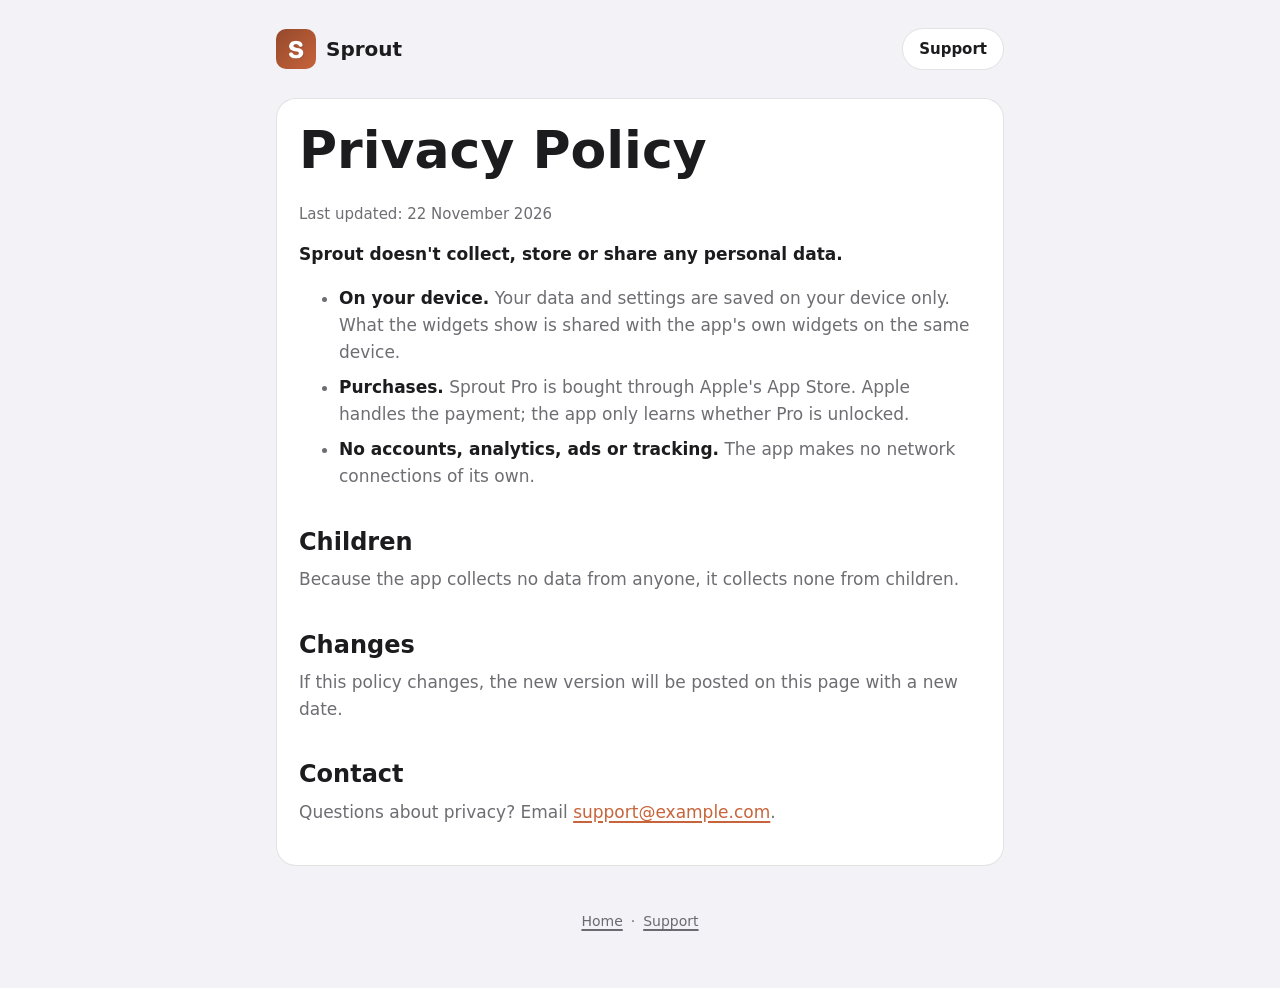
==== docs/privacy/index.html @ e1d055de "Create Sprout from app-factory" ====
<!doctype html>
<html lang="en">
<head>
  <meta charset="utf-8">
  <meta name="viewport" content="width=device-width, initial-scale=1">
  <title>Sprout Privacy Policy</title>
  <meta name="description" content="Sprout doesn't collect, store or share any personal data.">
  <link rel="icon" href="../assets/icon.png">
  <link rel="stylesheet" href="../assets/style.css">
</head>
<body>
  <main>
    <nav class="nav">
      <a class="brand" href="../"><img src="../assets/icon.png" alt="">Sprout</a>
      <a class="pill" href="../support/">Support</a>
    </nav>

    <!-- Keep this in step with PRIVACY.md and the PrivacyInfo.xcprivacy manifests. -->
    <article class="card doc">
      <h1>Privacy Policy</h1>
      <p class="updated">Last updated: 22 November 2026</p>

      <p><strong>Sprout doesn't collect, store or share any personal data.</strong></p>

      <ul>
        <li><strong>On your device.</strong> Your data and settings are saved on your device only. What the widgets show is shared with the app's own widgets on the same device.</li>
        <li><strong>Purchases.</strong> Sprout Pro is bought through Apple's App Store. Apple handles the payment; the app only learns whether Pro is unlocked.</li>
        <li><strong>No accounts, analytics, ads or tracking.</strong> The app makes no network connections of its own.</li>
      </ul>

      <h2>Children</h2>
      <p>Because the app collects no data from anyone, it collects none from children.</p>

      <h2>Changes</h2>
      <p>If this policy changes, the new version will be posted on this page with a new date.</p>

      <h2>Contact</h2>
      <p>Questions about privacy? Email <a href="mailto:support@example.com">support@example.com</a>.</p>
    </article>

    <footer>
      <a href="../">Home</a>·<a href="../support/">Support</a>
    </footer>
  </main>
</body>
</html>
---- docs/assets/style.css ----
/* Sprout's site. --accent matches Brand.accent in Shared/Brand.swift. */
:root {
  --accent: #C8643B;
  --on-accent: #ffffff;
  --text: #1c1c1e;
  --muted: rgba(60, 60, 67, 0.75);
  --bg: #f2f2f7;
  --surface: #ffffff;
  --line: rgba(60, 60, 67, 0.14);
}
@media (prefers-color-scheme: dark) {
  :root {
    --text: #f2f2f7;
    --muted: rgba(235, 235, 245, 0.68);
    --bg: #000000;
    --surface: #1c1c1e;
    --line: rgba(235, 235, 245, 0.14);
  }
}

* { box-sizing: border-box; }
html { -webkit-text-size-adjust: 100%; }
body {
  margin: 0;
  background: var(--bg);
  color: var(--text);
  font: 500 17px/1.6 ui-rounded, "SF Pro Rounded", system-ui, -apple-system, "Segoe UI", sans-serif;
}
main { max-width: 760px; margin: 0 auto; padding: 28px 16px 56px; }
a { color: var(--accent); text-decoration-thickness: 2px; text-underline-offset: 3px; }

h1, h2, h3 { font-weight: 800; line-height: 1.15; margin: 0 0 0.4em; }
h1 { font-size: clamp(34px, 8vw, 52px); }
h2 { font-size: 24px; margin-top: 1.6em; }
h3 { font-size: 18px; margin: 0 0 0.25em; }
p, ul { margin: 0 0 1em; }
li { margin-bottom: 0.45em; }

.card { background: var(--surface); border: 1px solid var(--line); border-radius: 20px; padding: 22px; }

.nav { display: flex; align-items: center; gap: 12px; flex-wrap: wrap; margin-bottom: 28px; }
.nav .brand {
  display: flex; align-items: center; gap: 10px; color: var(--text);
  font-weight: 800; font-size: 20px; text-decoration: none; margin-right: auto;
}
.nav .brand img { width: 40px; height: 40px; border-radius: 10px; }

.pill {
  display: inline-block; padding: 8px 16px; border-radius: 999px;
  background: var(--surface); border: 1px solid var(--line); color: var(--text);
  text-decoration: none; font-weight: 700; font-size: 15px;
}
.pill.accent { background: var(--accent); color: var(--on-accent); border-color: transparent; }

.hero { text-align: center; padding: 12px 0 8px; }
.hero img { width: 132px; height: 132px; border-radius: 30px; box-shadow: 0 12px 32px rgba(0,0,0,0.18); }
.hero h1 { margin-top: 22px; }
.hero p { color: var(--muted); font-size: 19px; max-width: 34em; margin: 0 auto 1em; }

.features { display: grid; gap: 16px; grid-template-columns: repeat(2, 1fr); margin: 32px 0; }
@media (max-width: 560px) { .features { grid-template-columns: 1fr; } }
.features p { color: var(--muted); margin: 0; font-size: 15.5px; }

.doc p, .doc li { color: var(--muted); }
.doc strong { color: var(--text); }
.updated { color: var(--muted); font-size: 15px; }
.faq { display: grid; gap: 14px; }
.faq p { color: var(--muted); margin: 0; }

footer { margin-top: 44px; text-align: center; font-size: 14px; color: var(--muted); }
footer a { margin: 0 8px; color: var(--muted); }
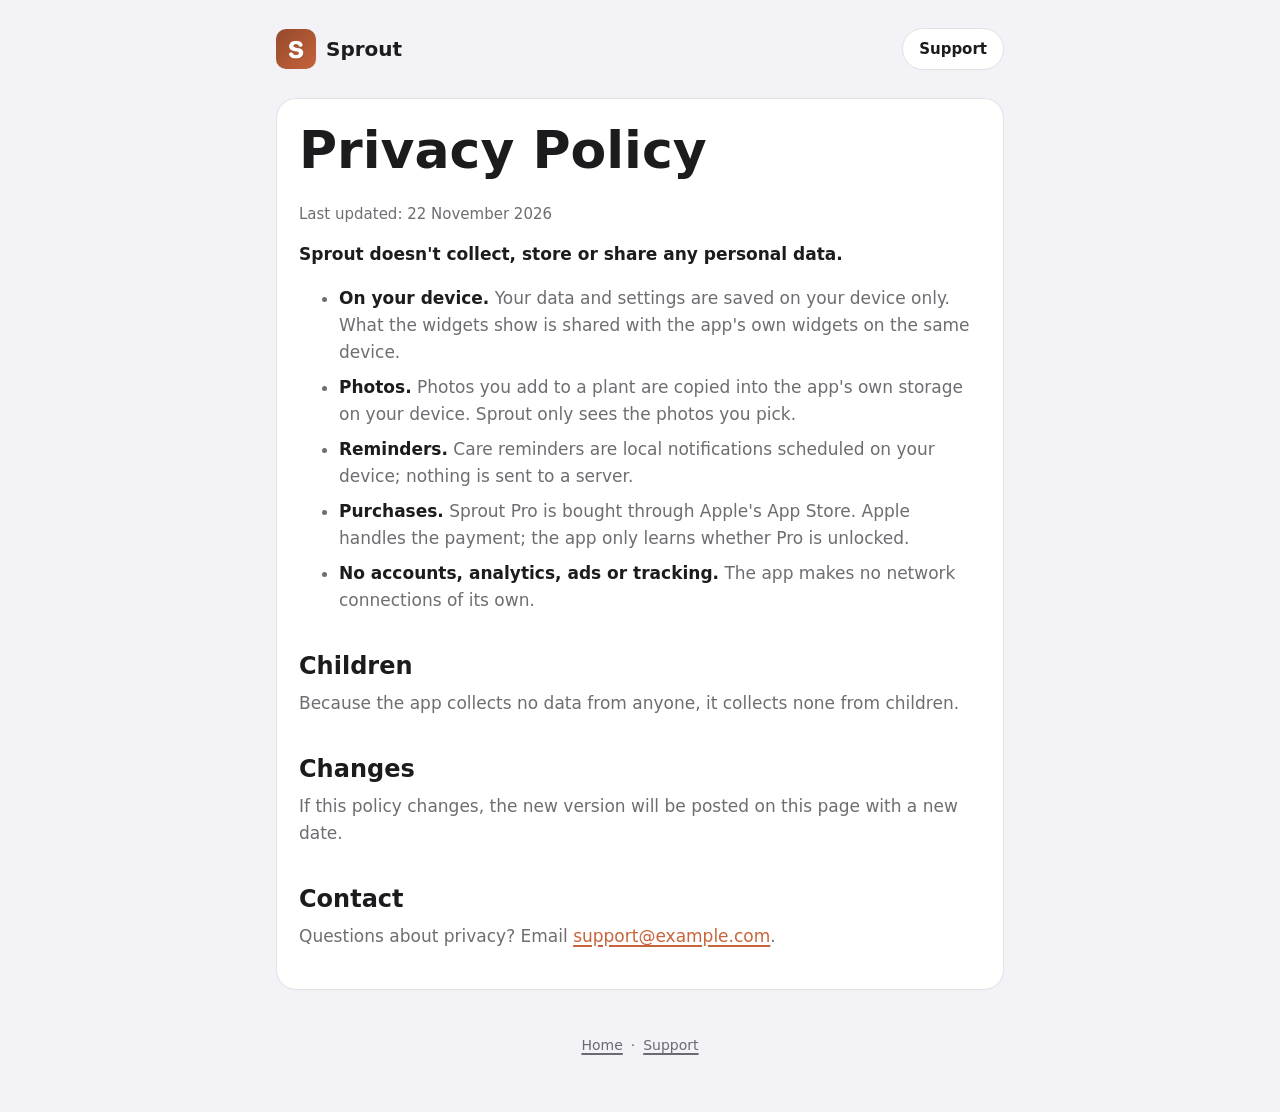
==== commit 11f2923d: "Listing, website, privacy and screenshot setup for Sprout; -demoPlant flag Co-Authored-By: Claude Op" ====
--- a/docs/privacy/index.html
+++ b/docs/privacy/index.html
@@ -24,6 +24,8 @@
 
       <ul>
         <li><strong>On your device.</strong> Your data and settings are saved on your device only. What the widgets show is shared with the app's own widgets on the same device.</li>
+        <li><strong>Photos.</strong> Photos you add to a plant are copied into the app's own storage on your device. Sprout only sees the photos you pick.</li>
+        <li><strong>Reminders.</strong> Care reminders are local notifications scheduled on your device; nothing is sent to a server.</li>
         <li><strong>Purchases.</strong> Sprout Pro is bought through Apple's App Store. Apple handles the payment; the app only learns whether Pro is unlocked.</li>
         <li><strong>No accounts, analytics, ads or tracking.</strong> The app makes no network connections of its own.</li>
       </ul>
